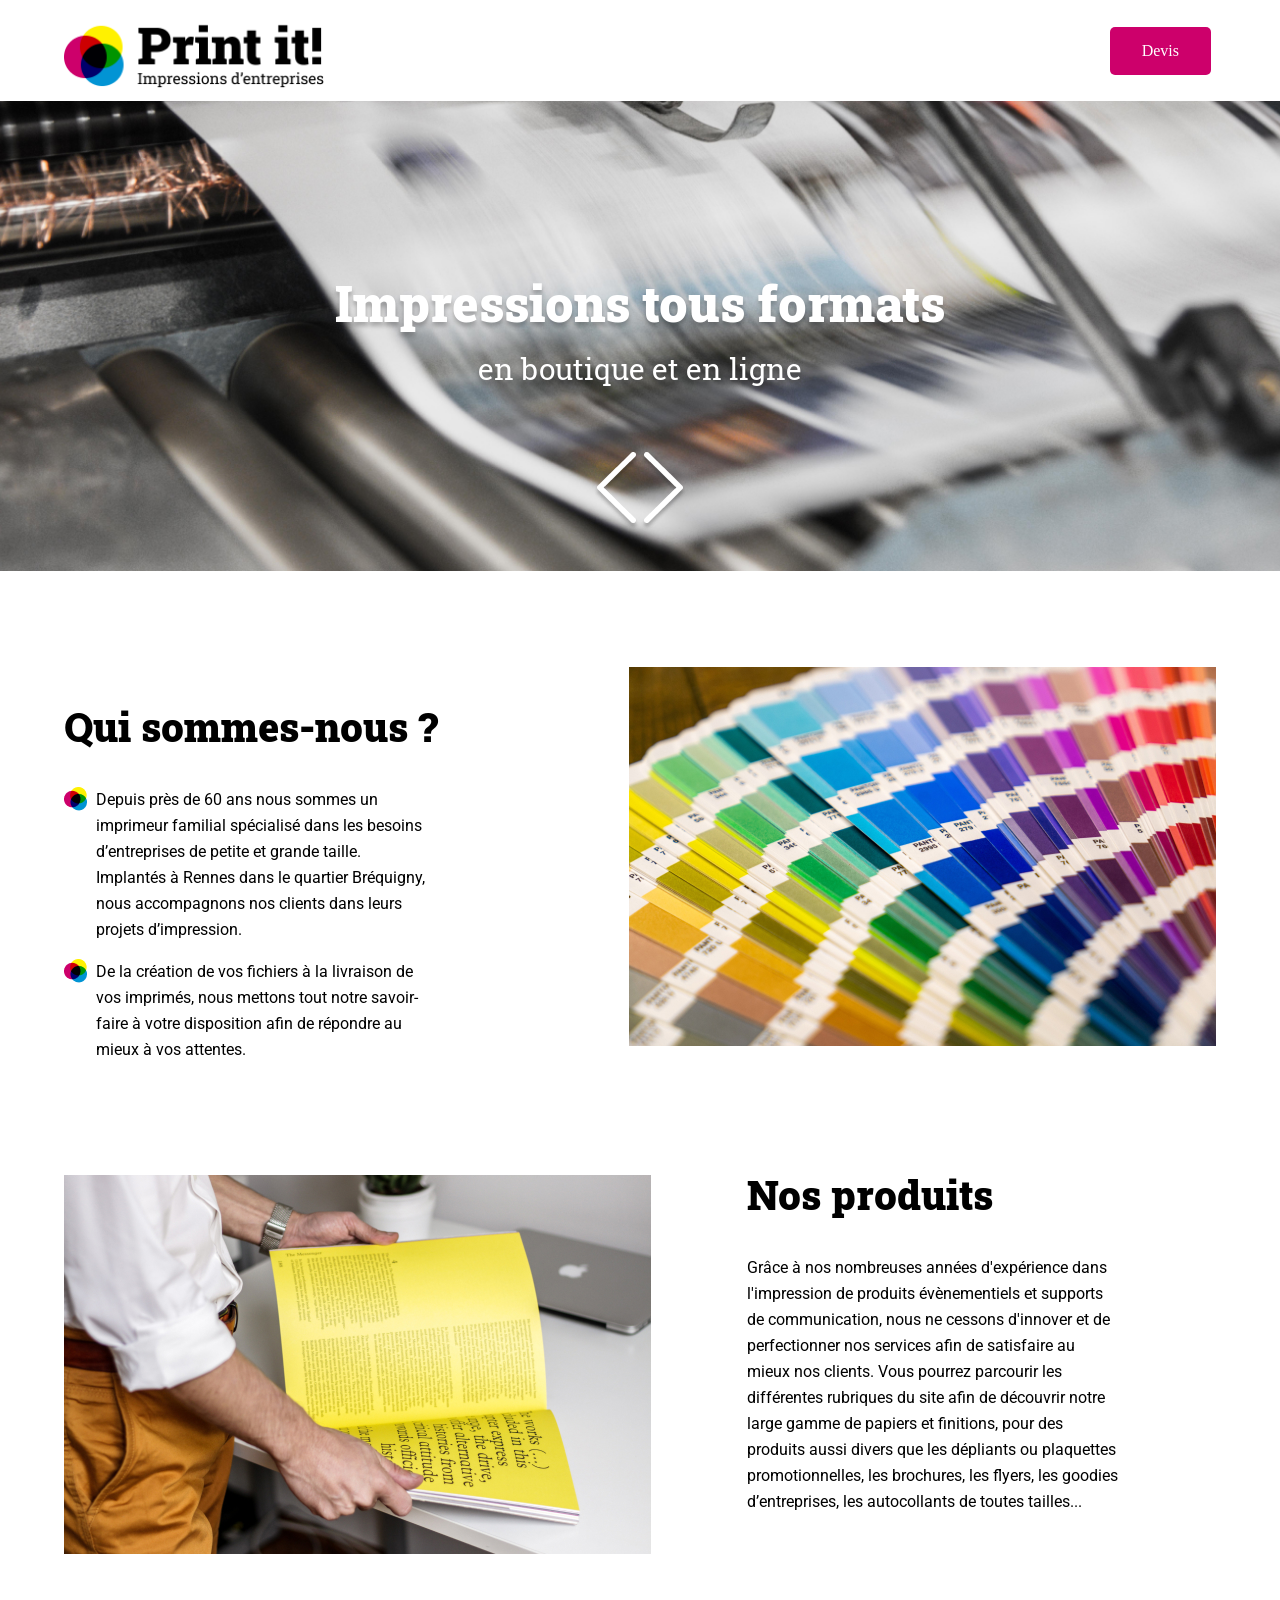
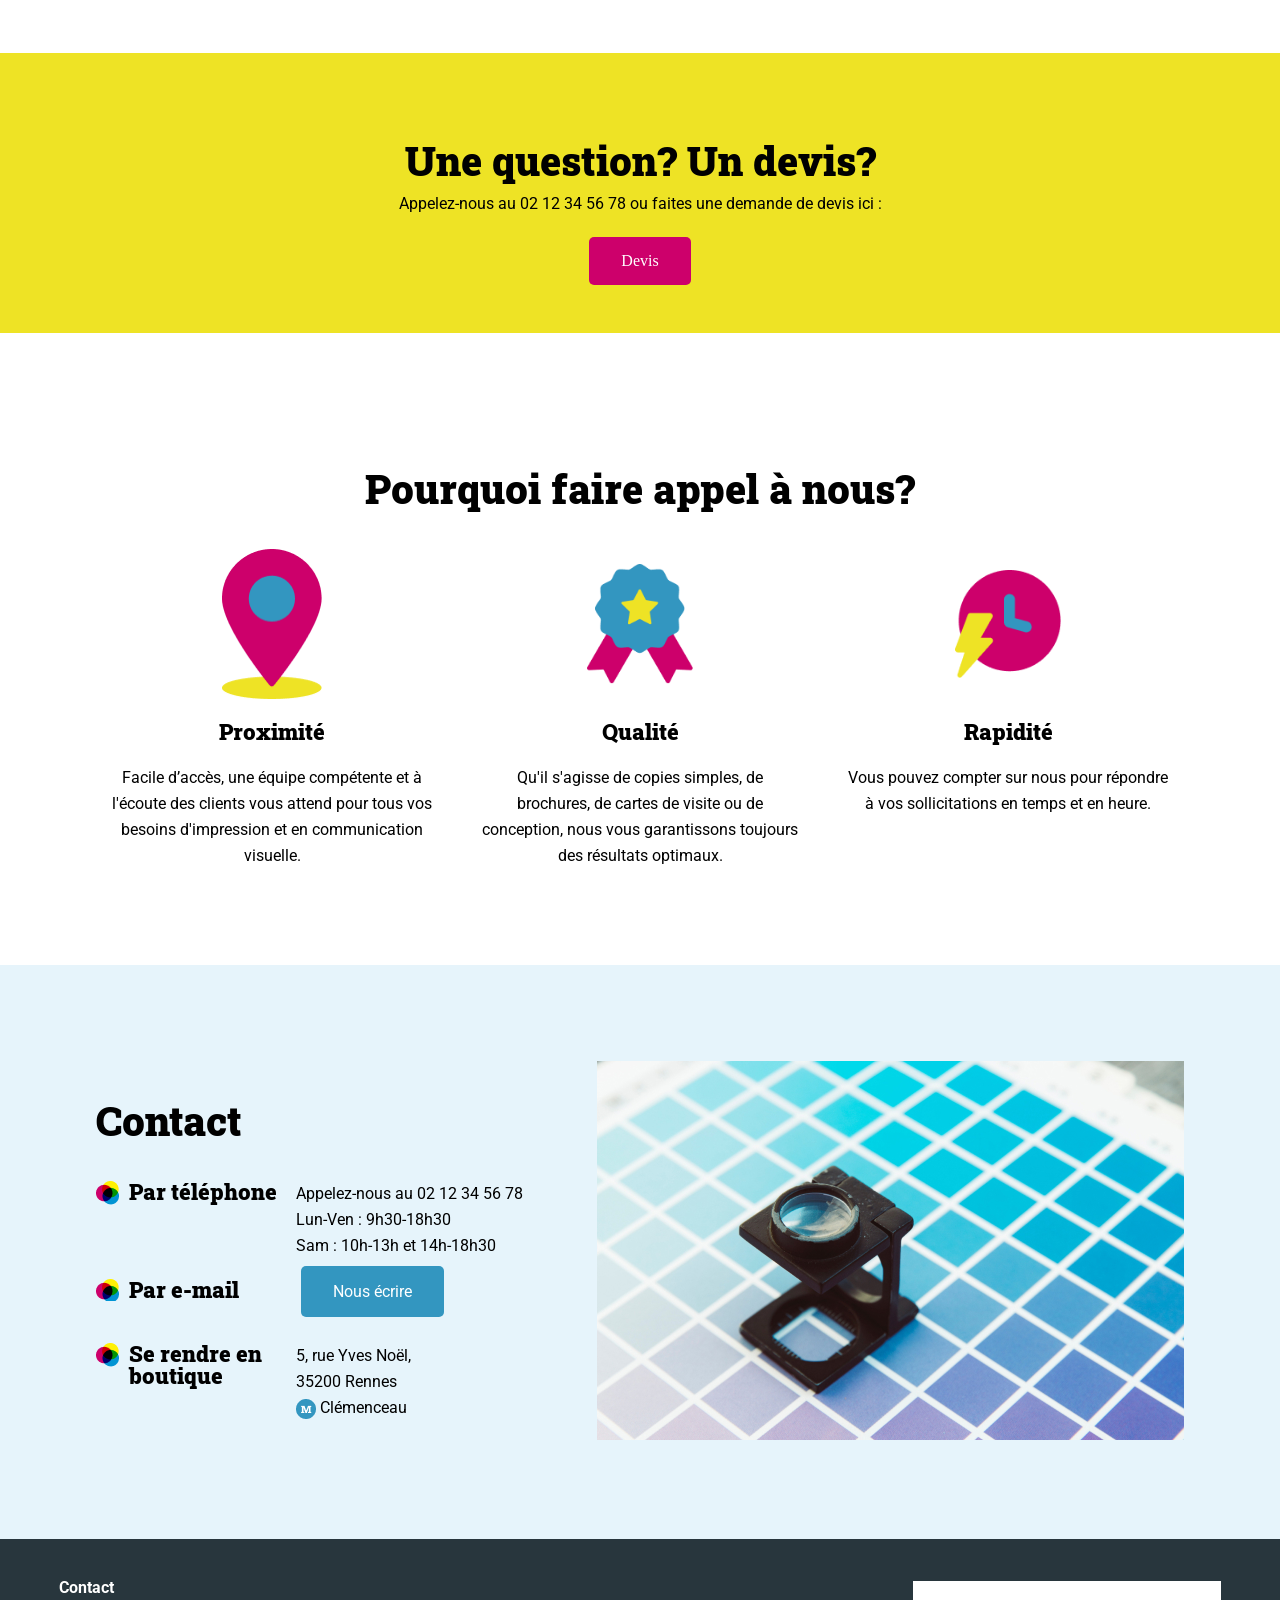
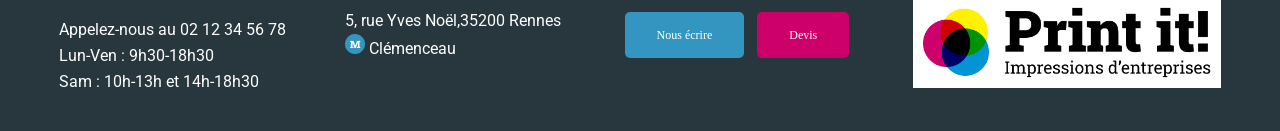
==== Print-it-JS-main/Print-it-JS-main/index.html @ 4ba60b0a "Arrow" ====
<!DOCTYPE html>
<html lang="fr">
  <head>
    <meta charset="UTF-8" />
    <meta name="viewport" content="width=device-width, initial-scale=1.0" />
    <title>Print it ! - Impressions d'entreprise</title>
    <link rel="stylesheet" href="./assets/style.css" />
    <link rel="preconnect" href="https://fonts.googleapis.com" />
    <link rel="preconnect" href="https://fonts.gstatic.com" crossorigin />
    <link
      href="https://fonts.googleapis.com/css2?family=Roboto:wght@400;700&family=Roboto+Slab:wght@400;900&display=swap"
      rel="stylesheet"
    />
  </head>
  <body>
    <header class="container">
      <h1>
        <img
          class="logo"
          src="./assets/images/logo.png"
          alt="Print it ! Impressions d'entreprises"
        />
      </h1>
      <a class="btn devis" href="mailto:contact@print-it.tld">Devis</a>
    </header>
    <main>
      <div id="banner">
        <img
          class="banner-img"
          src="./assets/images/slideshow/slide1.jpg"
          alt="Banner Print-it"
        />
        <p>Impressions tous formats <span>en boutique et en ligne</span></p>
        <div class="dots">
          <img
            src="/Print-it-JS-main/Print-it-JS-main/assets/images/arrow_left.png"
          /><img
            src="/Print-it-JS-main/Print-it-JS-main/assets/images/arrow_right.png"
          />
        </div>
      </div>
      <section id="about-us" class="container">
        <div>
          <h2>Qui sommes-nous ?</h2>
          <ul>
            <li>
              Depuis près de 60 ans nous sommes un imprimeur familial spécialisé
              dans les besoins d’entreprises de petite et grande taille.
              Implantés à Rennes dans le quartier Bréquigny, nous accompagnons
              nos clients dans leurs projets d’impression.
            </li>
            <li>
              De la création de vos fichiers à la livraison de vos imprimés,
              nous mettons tout notre savoir-faire à votre disposition afin de
              répondre au mieux à vos attentes.
            </li>
          </ul>
        </div>
        <aside>
          <img src="./assets/images/colors.jpg" alt="palette multicolore" />
        </aside>
      </section>
      <section id="products" class="container">
        <div>
          <h2>Nos produits</h2>
          <p>
            Grâce à nos nombreuses années d'expérience dans l'impression de
            produits évènementiels et supports de communication, nous ne cessons
            d'innover et de perfectionner nos services afin de satisfaire au
            mieux nos clients. Vous pourrez parcourir les différentes rubriques
            du site afin de découvrir notre large gamme de papiers et finitions,
            pour des produits aussi divers que les dépliants ou plaquettes
            promotionnelles, les brochures, les flyers, les goodies
            d’entreprises, les autocollants de toutes tailles...
          </p>
        </div>
        <aside>
          <img
            src="./assets/images/yellow-book.jpg"
            alt="Imprimeur avec un livre jaune dans les mains"
          />
        </aside>
      </section>
      <section id="question" class="bg-yellow">
        <h2>Une question? Un devis?</h2>
        <p>
          Appelez-nous au 02 12 34 56 78 ou faites une demande de devis ici :
        </p>
        <a href="mailto:contact@print-it.tld" class="btn devis">Devis</a>
      </section>
      <section id="why-us" class="container">
        <h2>Pourquoi faire appel à nous?</h2>
        <div>
          <article>
            <img
              src="./assets/images/proximity-icon.png"
              alt="Icone Proximité"
            />
            <h3>Proximité</h3>
            <p>
              Facile d’accès, une équipe compétente et à l'écoute des clients
              vous attend pour tous vos besoins d'impression et en communication
              visuelle.
            </p>
          </article>
          <article>
            <img src="./assets/images/quality-icon.png" alt="Icone Qualité" />
            <h3>Qualité</h3>
            <p>
              Qu'il s'agisse de copies simples, de brochures, de cartes de
              visite ou de conception, nous vous garantissons toujours des
              résultats optimaux.
            </p>
          </article>
          <article>
            <img src="./assets/images/speedy-icon.png" alt="Rapidité Qualité" />
            <h3>Rapidité</h3>
            <p>
              Vous pouvez compter sur nous pour répondre à vos sollicitations en
              temps et en heure.
            </p>
          </article>
        </div>
      </section>
      <section id="contact" class="bg-lightblue">
        <div class="container">
          <div>
            <h2>Contact</h2>
            <div>
              <h3>Par téléphone</h3>
              <ul>
                <li>Appelez-nous au 02 12 34 56 78</li>
                <li>Lun-Ven : 9h30-18h30</li>
                <li>Sam : 10h-13h et 14h-18h30</li>
              </ul>
            </div>
            <div>
              <h3>Par e-mail</h3>
              <p>
                <a href="mailto:contact@print-it.tld" class="btn"
                  >Nous écrire</a
                >
              </p>
            </div>
            <div>
              <h3>Se rendre en boutique</h3>
              <p>
                5, rue Yves Noël,<br />
                35200 Rennes<br />
                <img
                  class="inline-icon"
                  src="./assets/images/metro.png"
                  alt="metro"
                />
                Clémenceau
              </p>
            </div>
          </div>
          <div>
            <img
              src="./assets/images/magnifying-glass.jpg"
              alt="Loupe avec palette bleue"
            />
          </div>
        </div>
      </section>
    </main>
    <footer>
      <div>
        <p class="footer-contact">Contact</p>
        <ul>
          <li>Appelez-nous au 02 12 34 56 78</li>
          <li>Lun-Ven : 9h30-18h30</li>
          <li>Sam : 10h-13h et 14h-18h30</li>
        </ul>
      </div>
      <div>
        <p>
          5, rue Yves Noël,35200 Rennes<br />
          <img src="./assets/images/metro.png" alt="metro" /> Clémenceau
        </p>
      </div>
      <div>
        <a href="mailto:contact@print-it.tld" class="btn">Nous écrire</a>
        <a
          href="mailto:contact@print-it.tld?subject=Demande&nbsp;de&nbsp;devis"
          class="btn devis"
          >Devis</a
        >
      </div>
      <div>
        <img
          class="footer-logo"
          src="./assets/images/logo.png"
          alt="Print it ! Impressions d'entreprises"
        />
      </div>
    </footer>
    <script src="./assets/script.js"></script>
  </body>
</html>
---- Print-it-JS-main/Print-it-JS-main/assets/style.css ----
/* variables declaration */
:root {
	--primary-color: #3396C0;
	--secondary-color: #CD006B;
	--third-color: #EEE325;
}

/* Reset CSS */
* {
	-webkit-box-sizing: border-box;
	-moz-box-sizing: border-box;
	box-sizing: border-box;
}
html, body, div, span, applet, object, iframe,
h1, h2, h3, h4, h5, h6, p, blockquote, pre,
a, abbr, acronym, address, big, cite, code,
del, dfn, em, img, ins, kbd, q, s, samp,
small, strike, strong, sub, sup, tt, var,
b, u, i, center,
dl, dt, dd, ol, ul, li,
fieldset, form, label, legend,
table, caption, tbody, tfoot, thead, tr, th, td,
article, aside, canvas, details, embed,
figure, figcaption, footer, header, hgroup,
menu, nav, output, ruby, section, summary,
time, mark, audio, video {
	margin: 0;
	padding: 0;
	border: 0;
	font: inherit;
	font-size: 100%;
	vertical-align: baseline;
}
/* HTML5 display-role reset for older browsers */
article, aside, details, figcaption, figure,
footer, header, hgroup, menu, nav, section {
	display: block;
}
body {
	line-height: 1;
}
ol, ul {
	list-style: none;
}
blockquote, q {
	quotes: none;
}
blockquote:before, blockquote:after,
q:before, q:after {
	content: none;
}
table {
	border-collapse: collapse;
	border-spacing: 0;
}
body {

}
section {
	margin-block: 6em;
}
h2 {
	font-family: 'Roboto Slab', sans-serif;
	font-size: 40px;
	font-weight: 900;
	margin-block: 1em;
}
h3{
	font-family: 'Roboto Slab', sans-serif;
	font-size: 22px;
	font-weight: 900;
	margin-block: 1em;
}

p, li {
	font-family: Roboto, sans-serif;
	font-size: 16px;
	line-height: 26px;
}
.container {
	max-width: 1440px;
	margin-inline:auto;
	padding-inline: 5%;
}
header {
	display: flex;
	justify-content: space-between;
	align-items: center;
}
.logo{
	width: 260px;
	margin-block: 10px;
}

.btn {
	background-color: var(--primary-color) ;
	padding: 16px 32px;
	margin-inline:5px;
	border-radius: 5px;
	color: white;
	text-decoration: none;
}
.devis {
	background-color: var(--secondary-color);
}

#banner {
	display: flex;
	flex-direction: column;
	align-items: center;
	justify-content: center;
	width: 100%;
	min-height: 470px;
	position: relative;
}
.banner-img {
	position: absolute;
	width: 100%;
	height: 100%;
	z-index: -1;
	object-fit: cover;
	object-position: center;
}
/* Code CSS en prévision de l'ajout d'un carousel pour la bannière */
/* Gestion des fleches du carrousel */
#banner .arrow {
	position: absolute;
}
#banner .arrow_left {
	left: 10px;
}
#banner .arrow_right {
	right: 10px;
}
/* Gestion des points du carrousel */
.dots {
	position: absolute;
	bottom: 40px;
	display: flex;
}
.dot {
	margin-inline: 5px;
	width: 13px;
	height: 13px;
	background-color: #ffffff00;
	border: 3px solid #fff;
	border-radius: 100%;
	box-shadow: 0 4px 4px rgba(0, 0, 0, 0.25);;
}
.dot_selected {
	background-color: #fff;
}
/* Fin du code CSS pour le carousel */
#banner p {
	font-family: 'Roboto Slab', sans-serif;
	font-weight: 900;
	font-size: 50px;
	line-height: 66px;
	color: white;
	text-shadow: 0 4px 4px rgba(0, 0, 0, 0.25);
	text-align: center;
}
#banner span {
	display: block;
	font-weight: 400;
	font-size: 30px;
}
#about-us {
	display: flex;
}
#about-us article, #about-us aside {
	flex:1;
}
#about-us li {
	background: url("./images/tricolor-icon.png") no-repeat left top;
	font-size: 16px;
	line-height: 26px;
	padding-left:2em;
	width: 65%;
	margin-bottom: 1em;

}

#products {
	display: flex;
	align-items: flex-start;
	flex-direction: row-reverse;
}
#products div, #products aside {
	flex:1;
}
#products div {
	padding: 0 6em;
}
#products h2 {
	margin-top: 0;
}
.bg-yellow {
	background-color: var(--third-color);
}
#question {
	display: flex;
	flex-direction: column;
	align-items: center;
	padding-block: 3em;
}
#question h2 {
	margin-bottom: 10px;
}
#question p {
	margin-bottom: 20px;
}

#why-us {
	display: flex;
	flex-direction: column;
	text-align: center;
}
#why-us > div{
	display: flex;
	justify-content: space-evenly;
}
#why-us article {
	max-width: 320px;
	display: flex;
	flex-direction: column;
}
#why-us img {
	width: 33%;
	height: 150px;
	text-align: center;
	margin-inline: auto;
	margin-block: 0;
	object-fit: contain;
}

.bg-lightblue{
	background-color: #E6F4FB;
}
#contact {
	margin-bottom: 0;
}
#contact article, #contact div {
	flex:1;
}


#contact .container {
	flex-direction: row;
	display: flex;
	padding: 6em ;
}

#contact .container > div > div {
	display: flex;
	padding-bottom: 20px;
}

#contact h3 {
	margin-top: 0;
	background: url("./images/tricolor-icon.png") no-repeat left top;
	padding-left:1.5em;
	width: 200px;
}
.inline-icon {
	vertical-align: middle;
}
footer {
	background-color: #28363D;
	color: white;
	display: flex;
	padding-block: 3em;
	justify-content: space-evenly;
	font-size: 12px;
	align-items: center;
}
footer div {

	position: relative;
}
.footer-logo {
	background-color: white;
	max-width: 308px;
	padding: 10px;
}
.footer-contact {
	margin-bottom: 1em;
	font-weight: 700;
	font-size: 16px;

}

@media all and (max-width: 1250px) {
	#contact > article {
		flex: 2;
	}
}
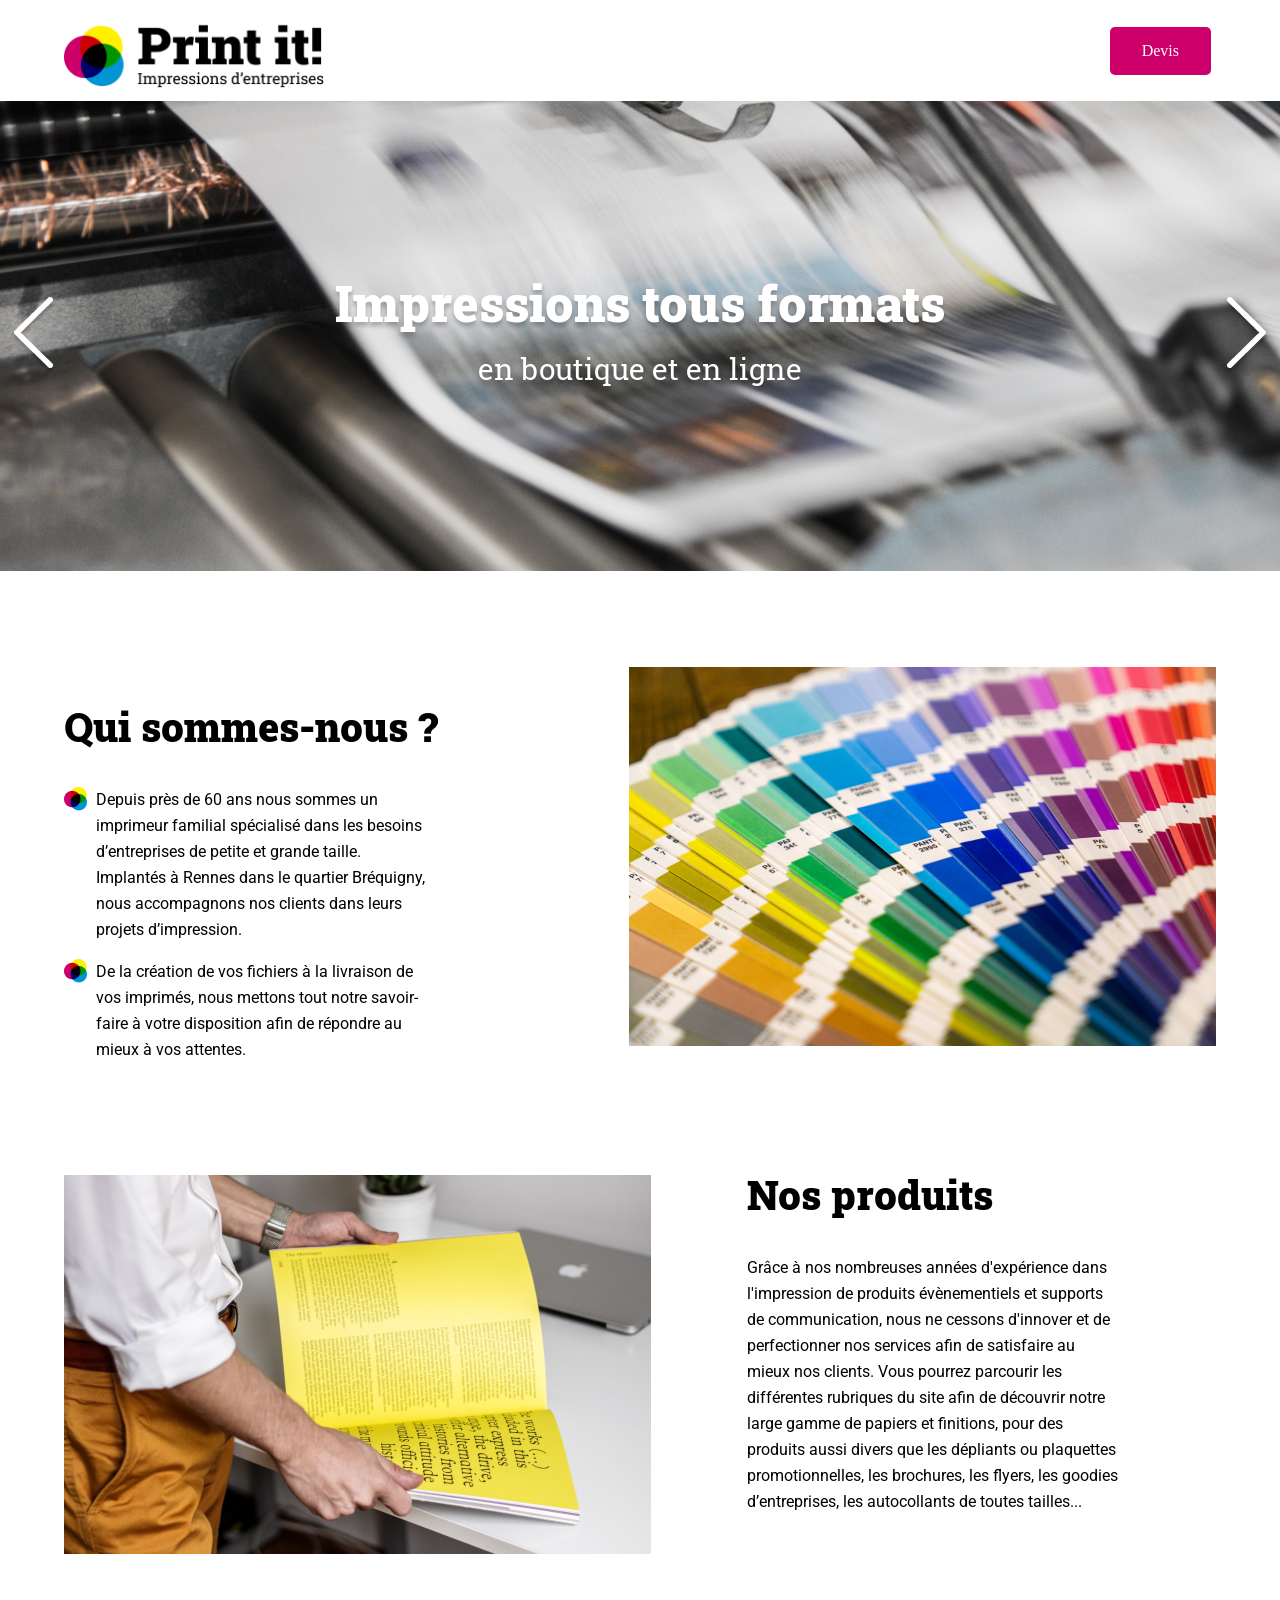
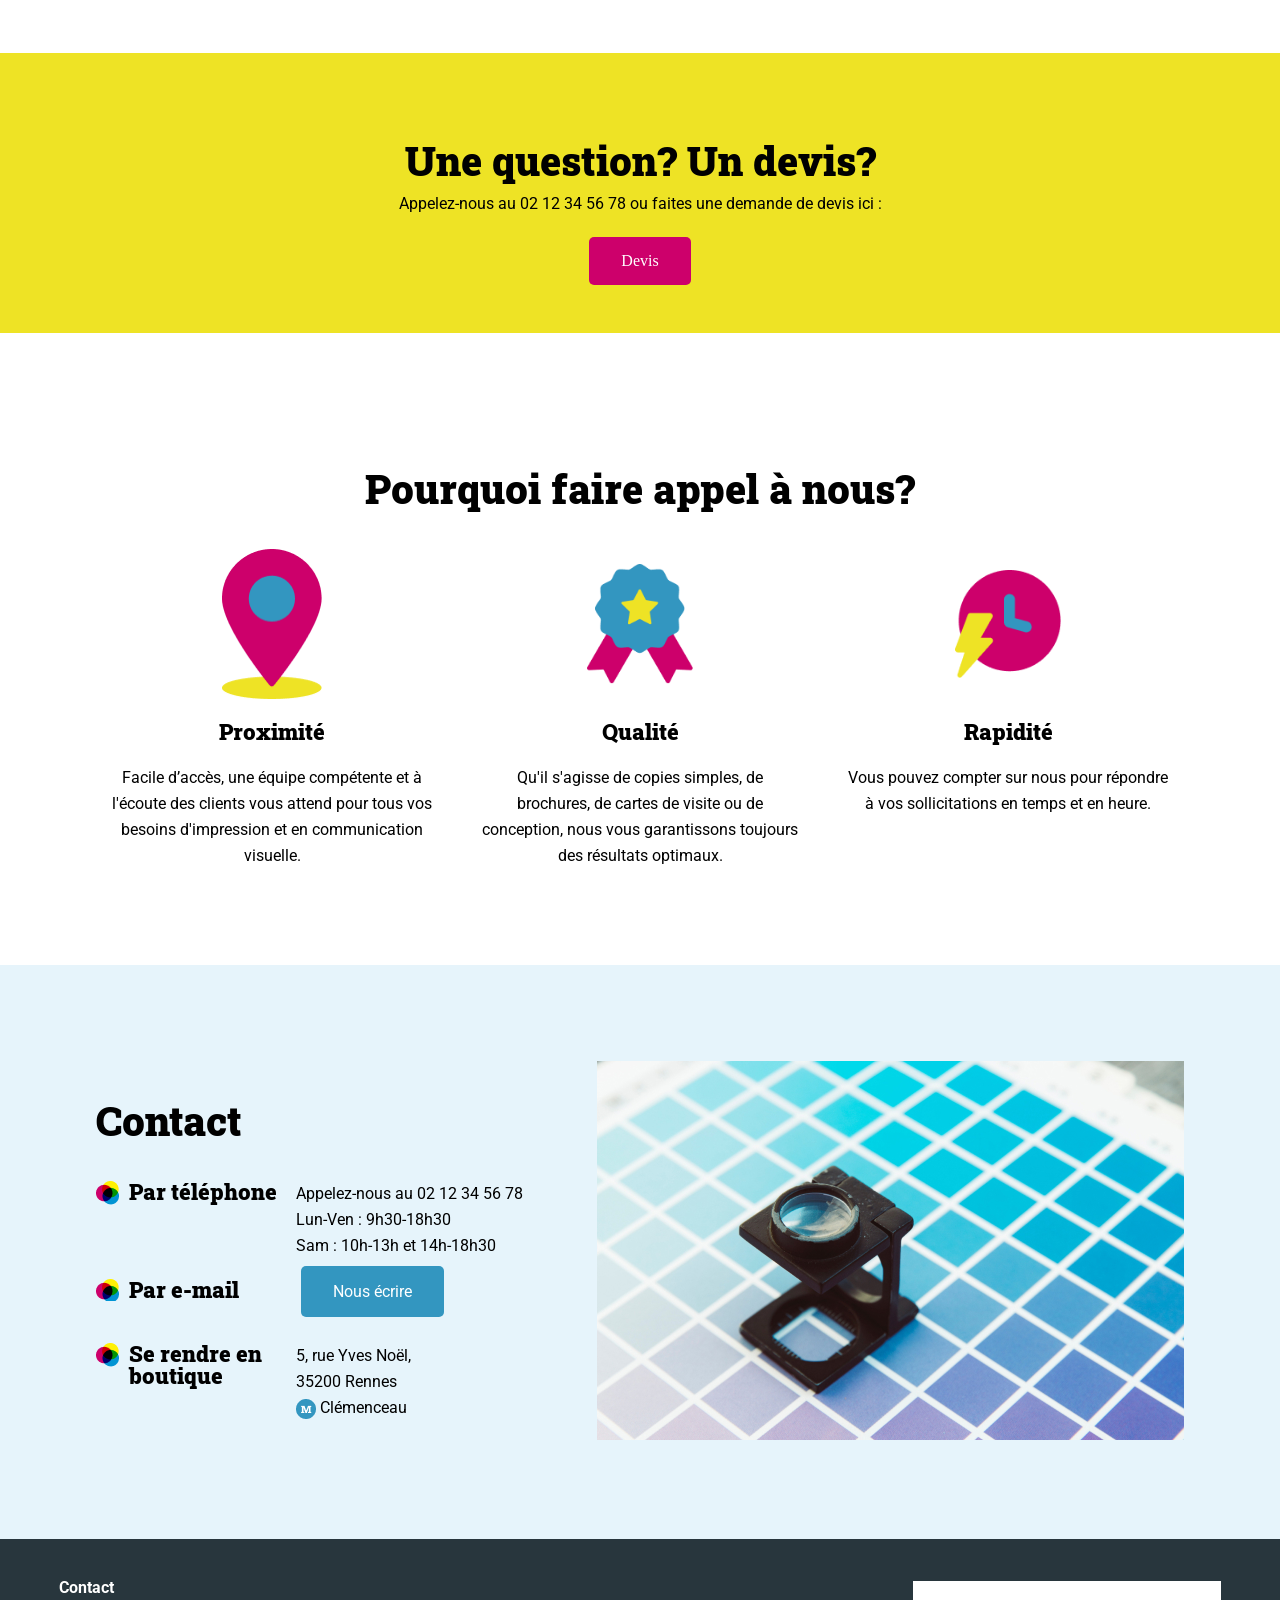
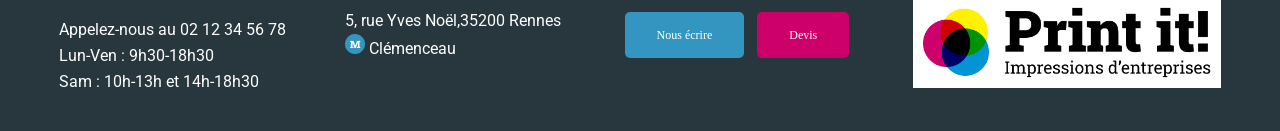
==== commit 0b450287: "arrow position" ====
--- a/Print-it-JS-main/Print-it-JS-main/index.html
+++ b/Print-it-JS-main/Print-it-JS-main/index.html
@@ -30,14 +30,15 @@
           src="./assets/images/slideshow/slide1.jpg"
           alt="Banner Print-it"
         />
+        <img
+          class="arrow arrow_left"
+          src="/Print-it-JS-main/Print-it-JS-main/assets/images/arrow_left.png"
+        /><img
+          class="arrow arrow_right"
+          src="/Print-it-JS-main/Print-it-JS-main/assets/images/arrow_right.png"
+        />
         <p>Impressions tous formats <span>en boutique et en ligne</span></p>
-        <div class="dots">
-          <img
-            src="/Print-it-JS-main/Print-it-JS-main/assets/images/arrow_left.png"
-          /><img
-            src="/Print-it-JS-main/Print-it-JS-main/assets/images/arrow_right.png"
-          />
-        </div>
+        <div class="dots"></div>
       </div>
       <section id="about-us" class="container">
         <div>
--- a/Print-it-JS-main/Print-it-JS-main/assets/style.css
+++ b/Print-it-JS-main/Print-it-JS-main/assets/style.css
@@ -1,297 +1,377 @@
 /* variables declaration */
 :root {
-	--primary-color: #3396C0;
-	--secondary-color: #CD006B;
-	--third-color: #EEE325;
+  --primary-color: #3396c0;
+  --secondary-color: #cd006b;
+  --third-color: #eee325;
 }
 
 /* Reset CSS */
 * {
-	-webkit-box-sizing: border-box;
-	-moz-box-sizing: border-box;
-	box-sizing: border-box;
-}
-html, body, div, span, applet, object, iframe,
-h1, h2, h3, h4, h5, h6, p, blockquote, pre,
-a, abbr, acronym, address, big, cite, code,
-del, dfn, em, img, ins, kbd, q, s, samp,
-small, strike, strong, sub, sup, tt, var,
-b, u, i, center,
-dl, dt, dd, ol, ul, li,
-fieldset, form, label, legend,
-table, caption, tbody, tfoot, thead, tr, th, td,
-article, aside, canvas, details, embed,
-figure, figcaption, footer, header, hgroup,
-menu, nav, output, ruby, section, summary,
-time, mark, audio, video {
-	margin: 0;
-	padding: 0;
-	border: 0;
-	font: inherit;
-	font-size: 100%;
-	vertical-align: baseline;
+  -webkit-box-sizing: border-box;
+  -moz-box-sizing: border-box;
+  box-sizing: border-box;
+}
+html,
+body,
+div,
+span,
+applet,
+object,
+iframe,
+h1,
+h2,
+h3,
+h4,
+h5,
+h6,
+p,
+blockquote,
+pre,
+a,
+abbr,
+acronym,
+address,
+big,
+cite,
+code,
+del,
+dfn,
+em,
+img,
+ins,
+kbd,
+q,
+s,
+samp,
+small,
+strike,
+strong,
+sub,
+sup,
+tt,
+var,
+b,
+u,
+i,
+center,
+dl,
+dt,
+dd,
+ol,
+ul,
+li,
+fieldset,
+form,
+label,
+legend,
+table,
+caption,
+tbody,
+tfoot,
+thead,
+tr,
+th,
+td,
+article,
+aside,
+canvas,
+details,
+embed,
+figure,
+figcaption,
+footer,
+header,
+hgroup,
+menu,
+nav,
+output,
+ruby,
+section,
+summary,
+time,
+mark,
+audio,
+video {
+  margin: 0;
+  padding: 0;
+  border: 0;
+  font: inherit;
+  font-size: 100%;
+  vertical-align: baseline;
 }
 /* HTML5 display-role reset for older browsers */
-article, aside, details, figcaption, figure,
-footer, header, hgroup, menu, nav, section {
-	display: block;
+article,
+aside,
+details,
+figcaption,
+figure,
+footer,
+header,
+hgroup,
+menu,
+nav,
+section {
+  display: block;
 }
 body {
-	line-height: 1;
-}
-ol, ul {
-	list-style: none;
-}
-blockquote, q {
-	quotes: none;
-}
-blockquote:before, blockquote:after,
-q:before, q:after {
-	content: none;
+  line-height: 1;
+}
+ol,
+ul {
+  list-style: none;
+}
+blockquote,
+q {
+  quotes: none;
+}
+blockquote:before,
+blockquote:after,
+q:before,
+q:after {
+  content: none;
 }
 table {
-	border-collapse: collapse;
-	border-spacing: 0;
+  border-collapse: collapse;
+  border-spacing: 0;
 }
 body {
-
 }
 section {
-	margin-block: 6em;
+  margin-block: 6em;
 }
 h2 {
-	font-family: 'Roboto Slab', sans-serif;
-	font-size: 40px;
-	font-weight: 900;
-	margin-block: 1em;
-}
-h3{
-	font-family: 'Roboto Slab', sans-serif;
-	font-size: 22px;
-	font-weight: 900;
-	margin-block: 1em;
-}
-
-p, li {
-	font-family: Roboto, sans-serif;
-	font-size: 16px;
-	line-height: 26px;
+  font-family: "Roboto Slab", sans-serif;
+  font-size: 40px;
+  font-weight: 900;
+  margin-block: 1em;
+}
+h3 {
+  font-family: "Roboto Slab", sans-serif;
+  font-size: 22px;
+  font-weight: 900;
+  margin-block: 1em;
+}
+
+p,
+li {
+  font-family: Roboto, sans-serif;
+  font-size: 16px;
+  line-height: 26px;
 }
 .container {
-	max-width: 1440px;
-	margin-inline:auto;
-	padding-inline: 5%;
+  max-width: 1440px;
+  margin-inline: auto;
+  padding-inline: 5%;
 }
 header {
-	display: flex;
-	justify-content: space-between;
-	align-items: center;
-}
-.logo{
-	width: 260px;
-	margin-block: 10px;
+  display: flex;
+  justify-content: space-between;
+  align-items: center;
+}
+.logo {
+  width: 260px;
+  margin-block: 10px;
 }
 
 .btn {
-	background-color: var(--primary-color) ;
-	padding: 16px 32px;
-	margin-inline:5px;
-	border-radius: 5px;
-	color: white;
-	text-decoration: none;
+  background-color: var(--primary-color);
+  padding: 16px 32px;
+  margin-inline: 5px;
+  border-radius: 5px;
+  color: white;
+  text-decoration: none;
 }
 .devis {
-	background-color: var(--secondary-color);
+  background-color: var(--secondary-color);
 }
 
 #banner {
-	display: flex;
-	flex-direction: column;
-	align-items: center;
-	justify-content: center;
-	width: 100%;
-	min-height: 470px;
-	position: relative;
+  display: flex;
+  flex-direction: column;
+  align-items: center;
+  justify-content: center;
+  width: 100%;
+  min-height: 470px;
+  position: relative;
 }
 .banner-img {
-	position: absolute;
-	width: 100%;
-	height: 100%;
-	z-index: -1;
-	object-fit: cover;
-	object-position: center;
+  position: absolute;
+  width: 100%;
+  height: 100%;
+  z-index: -1;
+  object-fit: cover;
+  object-position: center;
 }
 /* Code CSS en prévision de l'ajout d'un carousel pour la bannière */
 /* Gestion des fleches du carrousel */
 #banner .arrow {
-	position: absolute;
+  position: absolute;
 }
 #banner .arrow_left {
-	left: 10px;
+  left: 10px;
 }
 #banner .arrow_right {
-	right: 10px;
+  right: 10px;
 }
 /* Gestion des points du carrousel */
 .dots {
-	position: absolute;
-	bottom: 40px;
-	display: flex;
+  position: absolute;
+  bottom: 40px;
+  display: flex;
 }
 .dot {
-	margin-inline: 5px;
-	width: 13px;
-	height: 13px;
-	background-color: #ffffff00;
-	border: 3px solid #fff;
-	border-radius: 100%;
-	box-shadow: 0 4px 4px rgba(0, 0, 0, 0.25);;
+  margin-inline: 5px;
+  width: 13px;
+  height: 13px;
+  background-color: #ffffff00;
+  border: 3px solid #fff;
+  border-radius: 100%;
+  box-shadow: 0 4px 4px rgba(0, 0, 0, 0.25);
 }
 .dot_selected {
-	background-color: #fff;
+  background-color: #fff;
 }
 /* Fin du code CSS pour le carousel */
 #banner p {
-	font-family: 'Roboto Slab', sans-serif;
-	font-weight: 900;
-	font-size: 50px;
-	line-height: 66px;
-	color: white;
-	text-shadow: 0 4px 4px rgba(0, 0, 0, 0.25);
-	text-align: center;
+  font-family: "Roboto Slab", sans-serif;
+  font-weight: 900;
+  font-size: 50px;
+  line-height: 66px;
+  color: white;
+  text-shadow: 0 4px 4px rgba(0, 0, 0, 0.25);
+  text-align: center;
 }
 #banner span {
-	display: block;
-	font-weight: 400;
-	font-size: 30px;
+  display: block;
+  font-weight: 400;
+  font-size: 30px;
 }
 #about-us {
-	display: flex;
-}
-#about-us article, #about-us aside {
-	flex:1;
+  display: flex;
+}
+#about-us article,
+#about-us aside {
+  flex: 1;
 }
 #about-us li {
-	background: url("./images/tricolor-icon.png") no-repeat left top;
-	font-size: 16px;
-	line-height: 26px;
-	padding-left:2em;
-	width: 65%;
-	margin-bottom: 1em;
-
+  background: url("./images/tricolor-icon.png") no-repeat left top;
+  font-size: 16px;
+  line-height: 26px;
+  padding-left: 2em;
+  width: 65%;
+  margin-bottom: 1em;
 }
 
 #products {
-	display: flex;
-	align-items: flex-start;
-	flex-direction: row-reverse;
-}
-#products div, #products aside {
-	flex:1;
+  display: flex;
+  align-items: flex-start;
+  flex-direction: row-reverse;
+}
+#products div,
+#products aside {
+  flex: 1;
 }
 #products div {
-	padding: 0 6em;
+  padding: 0 6em;
 }
 #products h2 {
-	margin-top: 0;
+  margin-top: 0;
 }
 .bg-yellow {
-	background-color: var(--third-color);
+  background-color: var(--third-color);
 }
 #question {
-	display: flex;
-	flex-direction: column;
-	align-items: center;
-	padding-block: 3em;
+  display: flex;
+  flex-direction: column;
+  align-items: center;
+  padding-block: 3em;
 }
 #question h2 {
-	margin-bottom: 10px;
+  margin-bottom: 10px;
 }
 #question p {
-	margin-bottom: 20px;
+  margin-bottom: 20px;
 }
 
 #why-us {
-	display: flex;
-	flex-direction: column;
-	text-align: center;
-}
-#why-us > div{
-	display: flex;
-	justify-content: space-evenly;
+  display: flex;
+  flex-direction: column;
+  text-align: center;
+}
+#why-us > div {
+  display: flex;
+  justify-content: space-evenly;
 }
 #why-us article {
-	max-width: 320px;
-	display: flex;
-	flex-direction: column;
+  max-width: 320px;
+  display: flex;
+  flex-direction: column;
 }
 #why-us img {
-	width: 33%;
-	height: 150px;
-	text-align: center;
-	margin-inline: auto;
-	margin-block: 0;
-	object-fit: contain;
-}
-
-.bg-lightblue{
-	background-color: #E6F4FB;
+  width: 33%;
+  height: 150px;
+  text-align: center;
+  margin-inline: auto;
+  margin-block: 0;
+  object-fit: contain;
+}
+
+.bg-lightblue {
+  background-color: #e6f4fb;
 }
 #contact {
-	margin-bottom: 0;
-}
-#contact article, #contact div {
-	flex:1;
-}
-
+  margin-bottom: 0;
+}
+#contact article,
+#contact div {
+  flex: 1;
+}
 
 #contact .container {
-	flex-direction: row;
-	display: flex;
-	padding: 6em ;
+  flex-direction: row;
+  display: flex;
+  padding: 6em;
 }
 
 #contact .container > div > div {
-	display: flex;
-	padding-bottom: 20px;
+  display: flex;
+  padding-bottom: 20px;
 }
 
 #contact h3 {
-	margin-top: 0;
-	background: url("./images/tricolor-icon.png") no-repeat left top;
-	padding-left:1.5em;
-	width: 200px;
+  margin-top: 0;
+  background: url("./images/tricolor-icon.png") no-repeat left top;
+  padding-left: 1.5em;
+  width: 200px;
 }
 .inline-icon {
-	vertical-align: middle;
+  vertical-align: middle;
 }
 footer {
-	background-color: #28363D;
-	color: white;
-	display: flex;
-	padding-block: 3em;
-	justify-content: space-evenly;
-	font-size: 12px;
-	align-items: center;
+  background-color: #28363d;
+  color: white;
+  display: flex;
+  padding-block: 3em;
+  justify-content: space-evenly;
+  font-size: 12px;
+  align-items: center;
 }
 footer div {
-
-	position: relative;
+  position: relative;
 }
 .footer-logo {
-	background-color: white;
-	max-width: 308px;
-	padding: 10px;
+  background-color: white;
+  max-width: 308px;
+  padding: 10px;
 }
 .footer-contact {
-	margin-bottom: 1em;
-	font-weight: 700;
-	font-size: 16px;
-
+  margin-bottom: 1em;
+  font-weight: 700;
+  font-size: 16px;
 }
 
 @media all and (max-width: 1250px) {
-	#contact > article {
-		flex: 2;
-	}
-}
+  #contact > article {
+    flex: 2;
+  }
+}
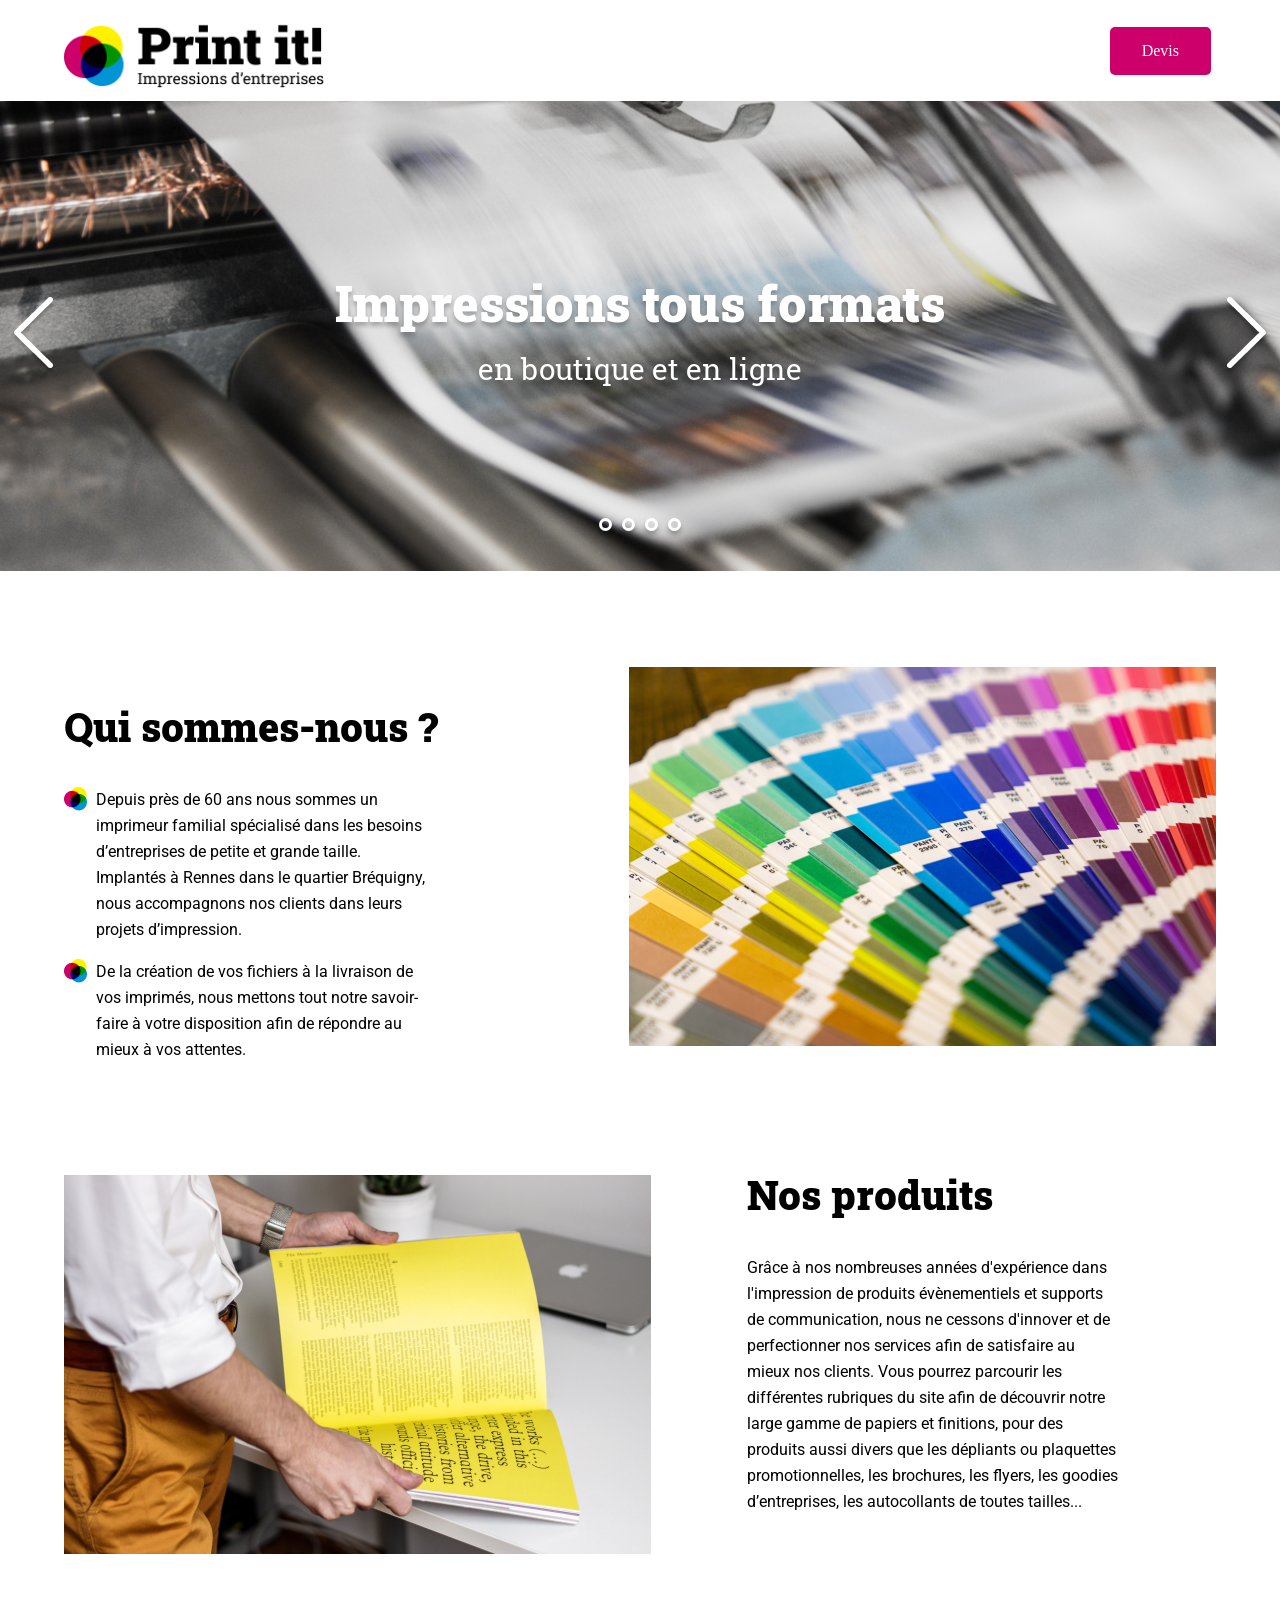
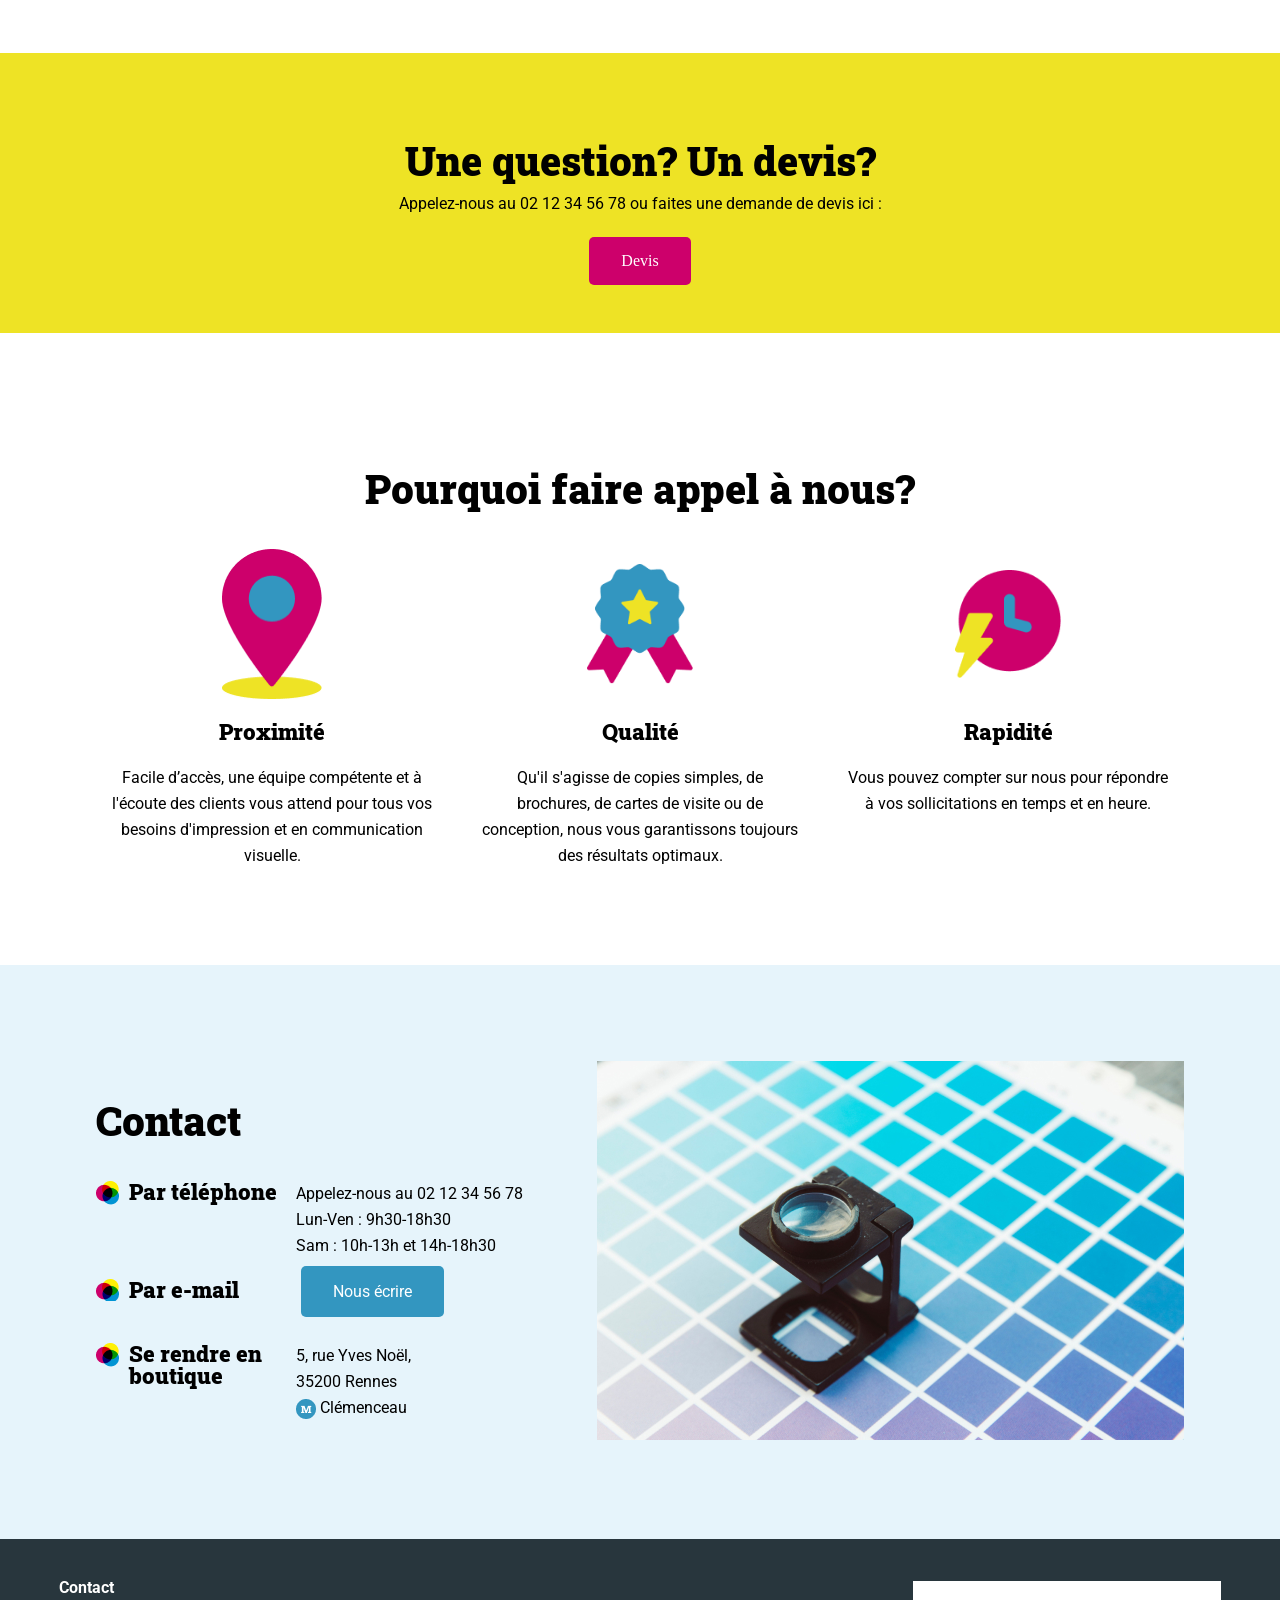
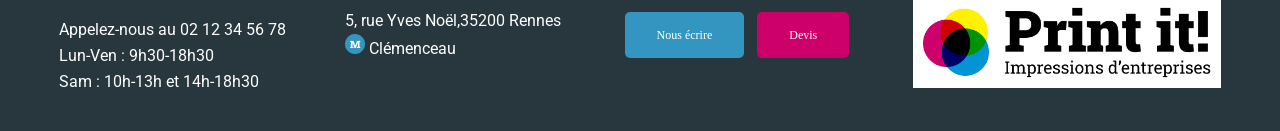
==== commit 8fbfb38f: "maj dot" ====
--- a/Print-it-JS-main/Print-it-JS-main/index.html
+++ b/Print-it-JS-main/Print-it-JS-main/index.html
@@ -30,12 +30,15 @@
           src="./assets/images/slideshow/slide1.jpg"
           alt="Banner Print-it"
         />
-        <img
+
+        <img
+          id="arrowLeft"
           class="arrow arrow_left"
-          src="/Print-it-JS-main/Print-it-JS-main/assets/images/arrow_left.png"
+          src="./assets/images/arrow_left.png"
         /><img
+          id="arrowRight"
           class="arrow arrow_right"
-          src="/Print-it-JS-main/Print-it-JS-main/assets/images/arrow_right.png"
+          src="./assets/images/arrow_right.png"
         />
         <p>Impressions tous formats <span>en boutique et en ligne</span></p>
         <div class="dots"></div>
